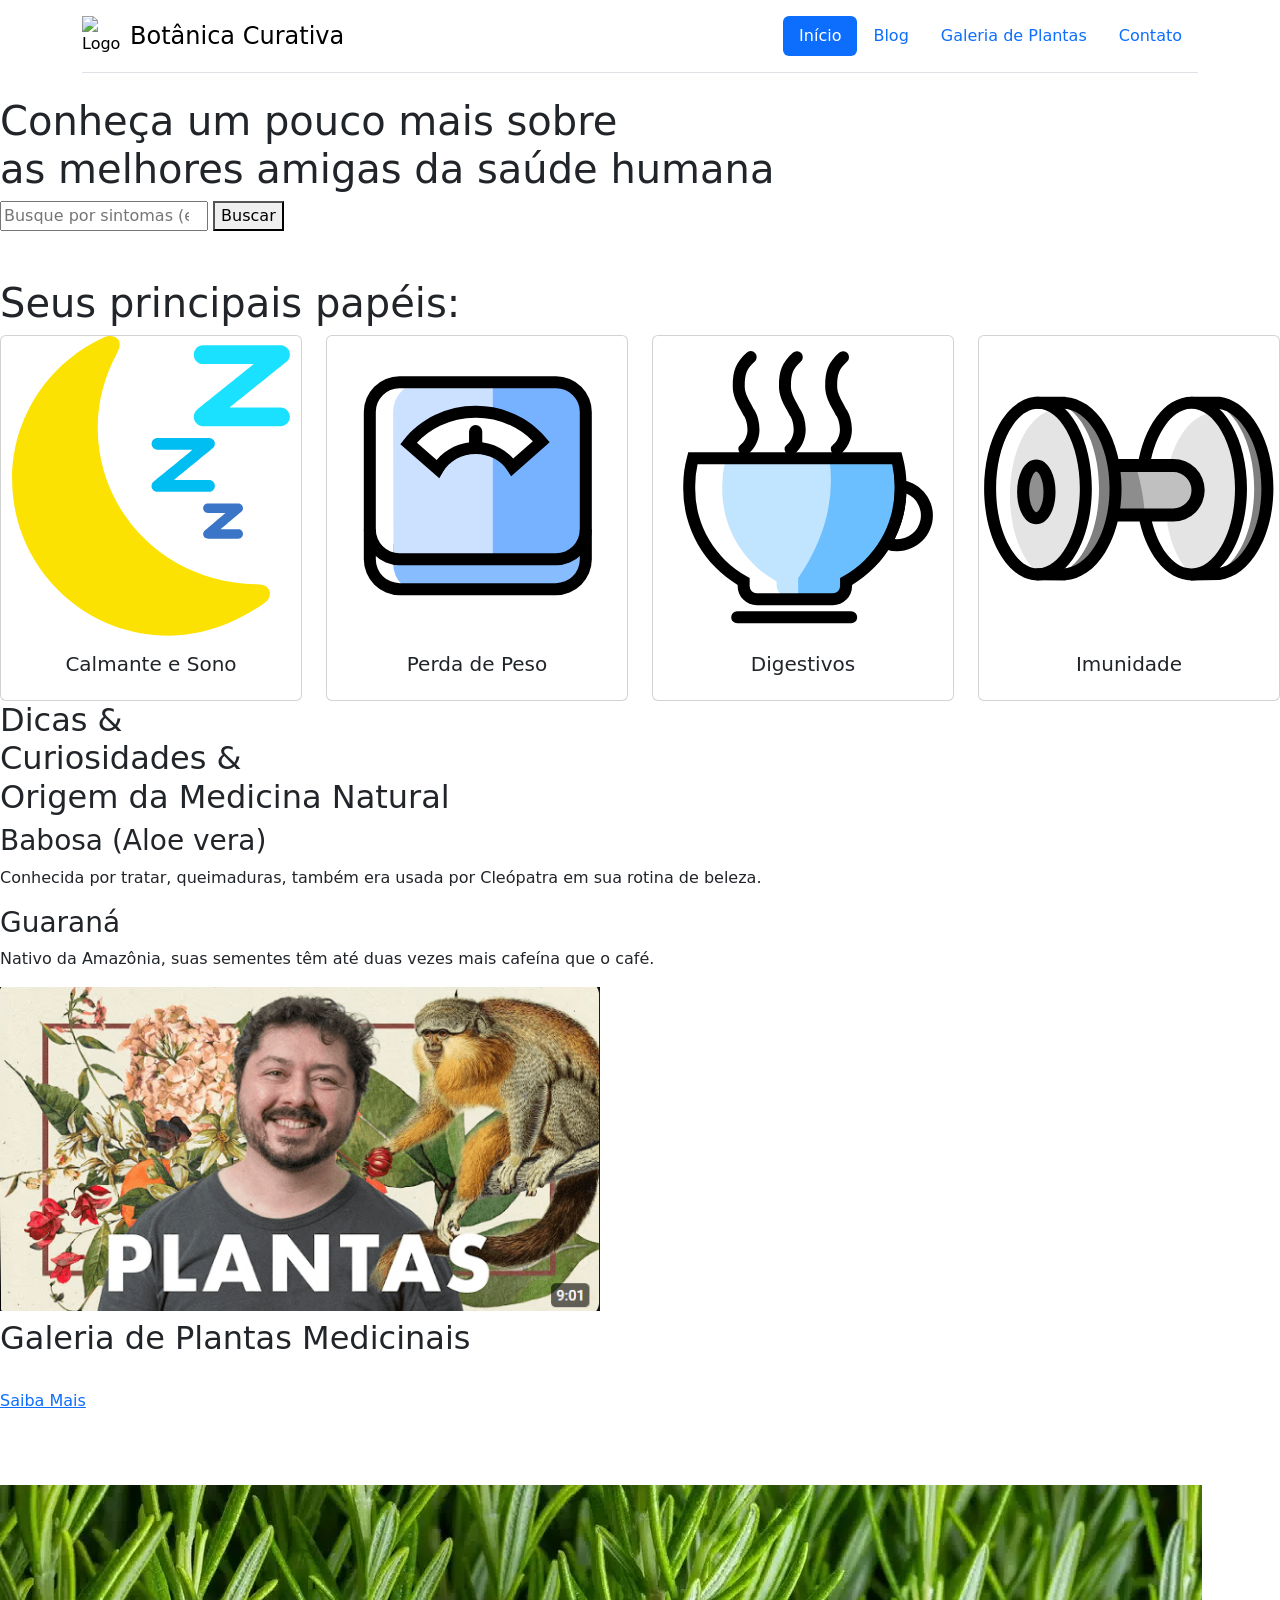
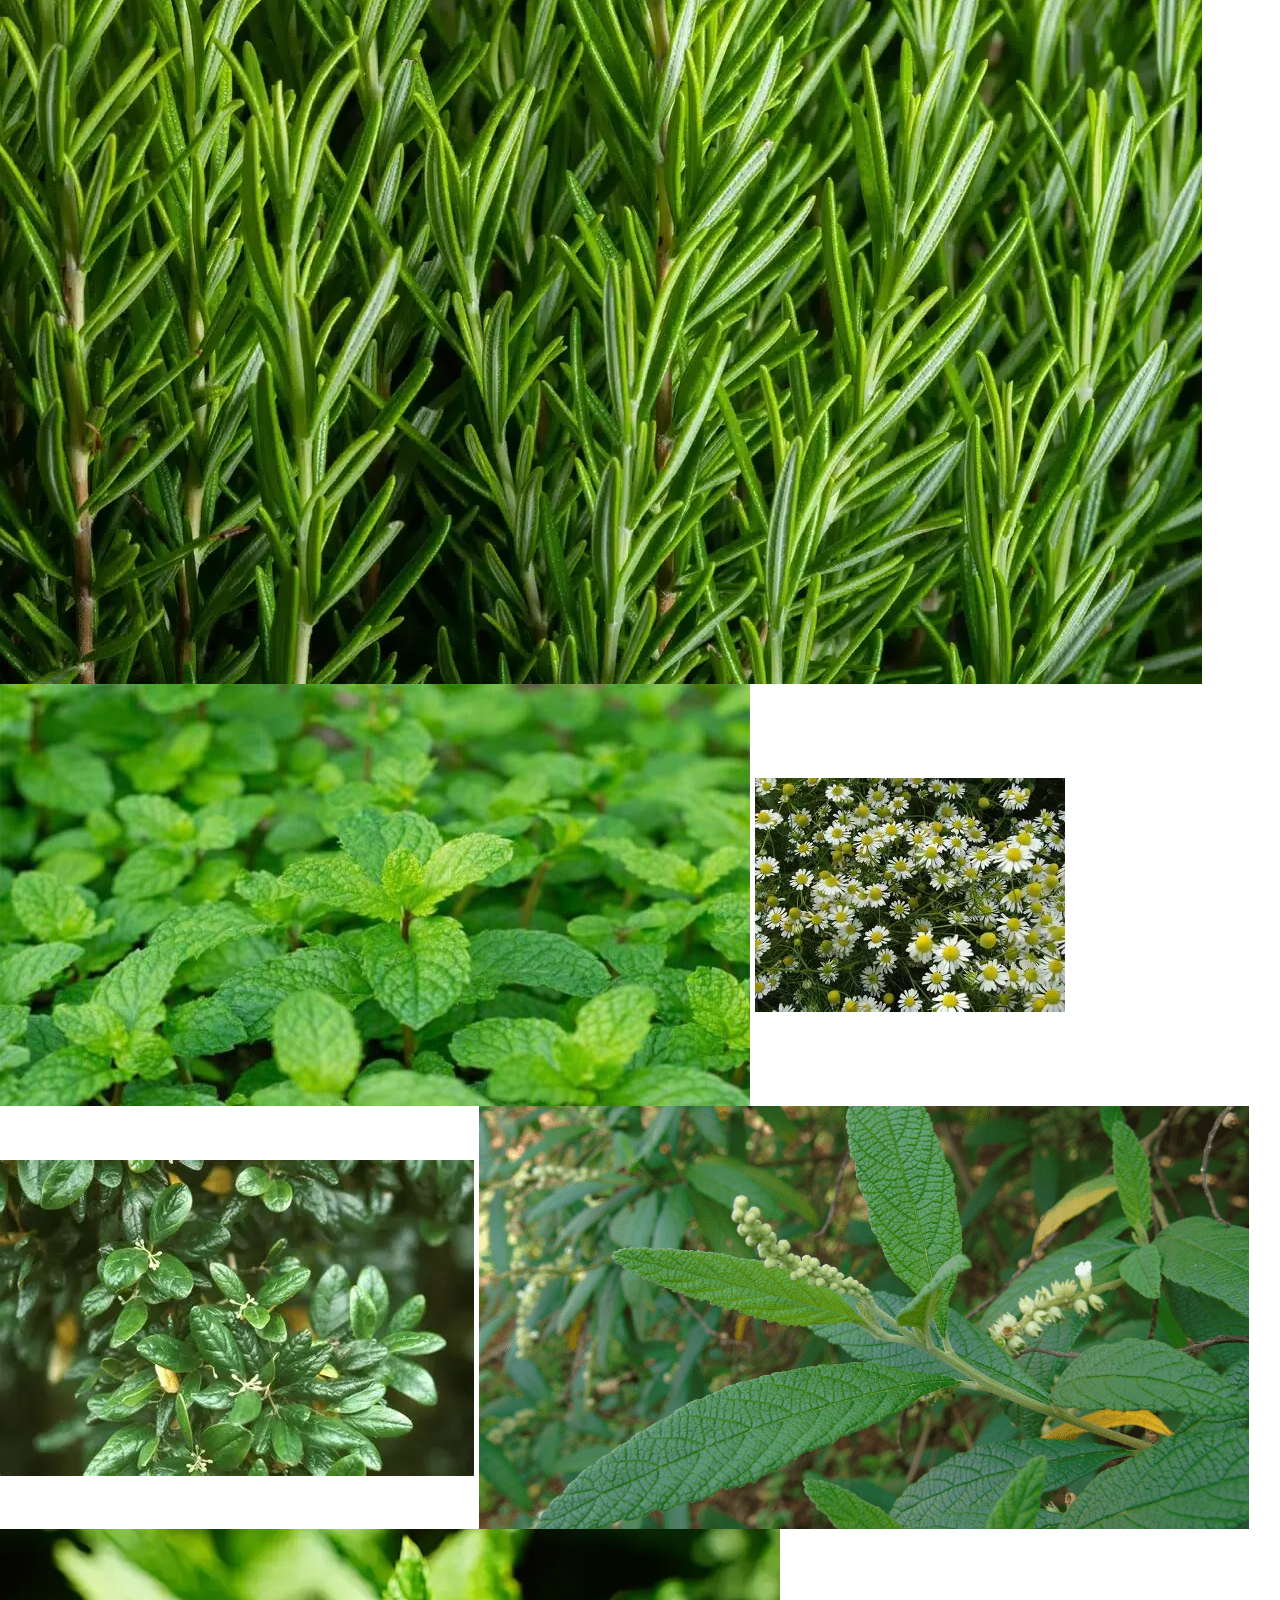
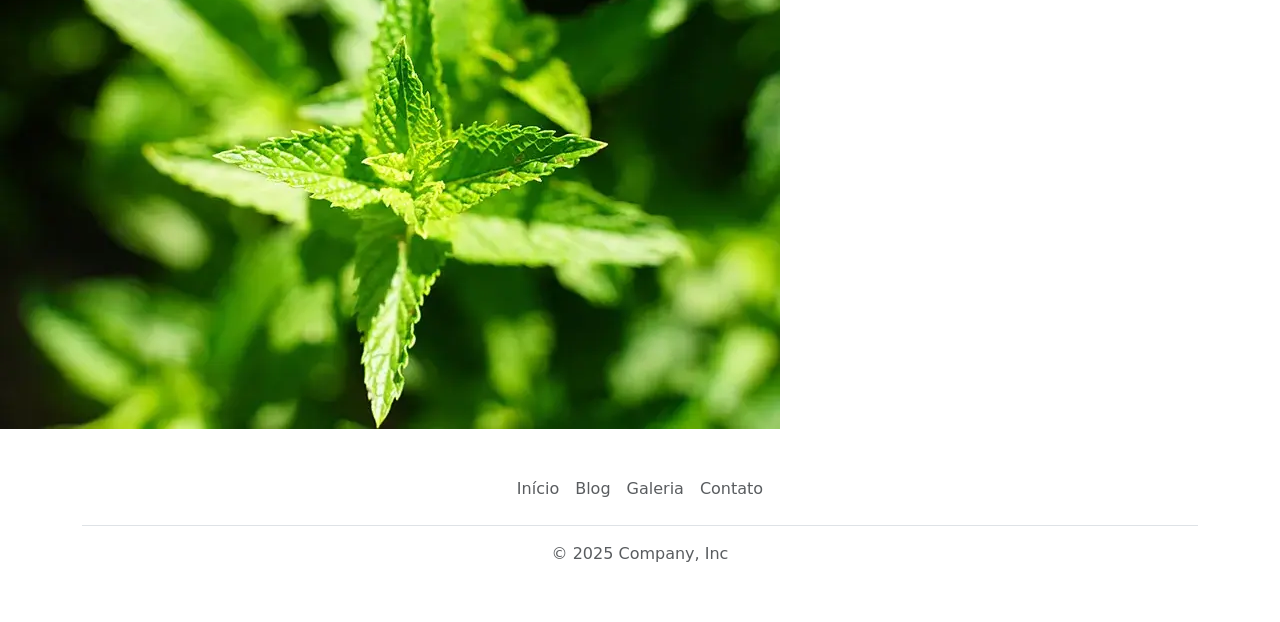
==== index.html @ b8571a2c "mudanças" ====
<!DOCTYPE html>
<html lang="en">
<head>
    <meta charset="UTF-8">
    <meta name="viewport" content="width=<nav>, initial-scale=1.0">
    <title>Botânica Curativa</title>
    <link href = "index1.css" rel="stylesheet">
     <link href="	https://cdn.jsdelivr.net/npm/bootstrap@5.3.8/dist/css/bootstrap.min.css"
      rel="stylesheet">
</head>
<body>
      <div class="container">
        <header
          class="d-flex flex-wrap justify-content-center py-3 mb-4 border-bottom">
            <a  href="/"  class="d-flex align-items-center mb-3 mb-md-0 me-md-auto link-body-emphasis text-decoration-none">
  <img src="imagens/logo.png" alt="Logo" width="40" height="40" class="me-2">
  <span class="fs-4">Botânica Curativa</span>
            </a>
          <ul class="nav nav-pills">
            <li class="nav-item"><a href="#" class="nav-link active" aria-current="page">Início</a></li>
            <li class="nav-item"><a href="#" class="nav-link">Blog</a></li>
            <li class="nav-item"><a href="#" class="nav-link">Galeria de Plantas</a></li>
            <li class="nav-item"><a href="#" class="nav-link">Contato</a></li>
          </ul>
        </header>
      </div>
        <!-- <div class="logo">Botânica Curativa</div>
         <nav>
            <a href='index.html'>Início</a>
            <a href='quemsomos.html'>O que fazemos?</a>
            <a href='galeria.html'>Galeria de Plantas</a>
            <a href='contato.html'>Contato</a>
        </nav> --> 

    <section class = "banner">
        <div class = "overlay">
            <h1>Conheça um pouco mais sobre <br> as melhores amigas da saúde humana</h1>
        </div>
    <div class="barra-pesquisa">
        <input type="search" placeholder="Busque por sintomas (ex: febre, cólica...)">
        <button class="button"> Buscar</button>
    </div>
    <br>
    <br>
    <h1> Seus principais papéis:</h1>
    </section>
    <!-- <section class = "categorias">
        <div class="card">
            <img src="imagens/calmante.svg" alt = "Calmantes e Sono">
            <p>Calmantes e Sono</p>
        </div>
        <div class="card">
            <img src="imagens/balança.svg" alt = "Perca de Peso">
            <p>Perca de peso</p>
        </div>
        <div class="card">
            <img src="imagens/cha.svg" alt = "Digestivos">
            <p>Digestivos</p>
        </div>
        <div class="card">
            <img src="imagens/imunidade.svg" alt = "Imunidade">
            <p>Imunidade</p>
        </div>
    </section> -->
<div class="row row-cols-1 row-cols-sm-2 row-cols-md-4 g-4">
  
  <div class="col">
    <div class="card h-100 text-center">
      <img src="imagens/calmante.svg" class="card-img-top">
      <div class="card-body">
        <h5 class="card-title">Calmante e Sono</h5>
      </div>
    </div>
  </div>

  <div class="col">
    <div class="card h-100 text-center">
      <img src="imagens/balança.svg" class="card-img-top">
      <div class="card-body">
        <h5 class="card-title">Perda de Peso</h5>
      </div>
    </div>
  </div>

  <div class="col">
    <div class="card h-100 text-center">
      <img src="imagens/cha.svg" class="card-img-top">
      <div class="card-body">
        <h5 class="card-title">Digestivos</h5>
      </div>
    </div>
  </div>

  <div class="col">
    <div class="card h-100 text-center">
      <img src="imagens/imunidade.svg" class="card-img-top">
      <div class="card-body">
        <h5 class="card-title">Imunidade</h5>
      </div>
    </div>
  </div>

</div>

</div>
    <section class="meio-site">

    <div class="blog-preview">

        <h2>Dicas & <br> Curiosidades & <br> Origem da Medicina Natural</h2>

        <div class="blog-card">
            <h3>Babosa (Aloe vera)</h3>
            <p>Conhecida por tratar,
                queimaduras, também era usada por 
                Cleópatra em sua rotina de beleza.</p>
        </div>

        <div class="blog-card">
            <h3>Guaraná</h3>
            <p>Nativo da Amazônia, suas sementes têm até 
                duas vezes mais cafeína que o café.</p>
        </div>

    </div>

    <div class="video-container">
        <video controls poster="imagens/capavideo.png" width= "600">
            <source src="video/videoplant.mp4" type="video/mp4">
            <track 
                src="legenda/legendas.vtt"
                kind="subtitles"
                srclang="pt"
                label="Português"
                default>
        </video>
    </div>
        
    </div>

</section>

<section class="galeria">

<h2>Galeria de Plantas Medicinais</h2>
<br>
<a class = "botao" href="galeria.html"> Saiba Mais</a>
<br>
<br>
<br>
<div class="plantas">
<br>
<img src="imagens/alecrim.webp">
<img src="imagens/hortela.jpg">
<img src="imagens/camomila.webp">
<img src="imagens/boldo.webp">
<img src="imagens/ervabaleeira.png">
<img src="imagens/erva-cidreira3.webp">

</div>

</section>
<!-- <footer class="footer">

  <p>© 2026 Plantas Medicinais - Todos os direitos reservados</p>

  <div class="redes">
    <a href="#">Instagram</a>
    <br>
    <a href="#">YouTube</a>
    <br>
    <a href="#">Facebook</a>
  </div>

</footer> -->
<div class="container">
      <footer class="py-3 my-4">
        <ul class="nav justify-content-center border-bottom pb-3 mb-3">
          <li class="nav-item">
            <a href="#" class="nav-link px-2 text-body-secondary">Início</a>
          </li>
          <li class="nav-item">
            <a href="#" class="nav-link px-2 text-body-secondary">Blog</a>
          </li>
          <li class="nav-item">
            <a href="#" class="nav-link px-2 text-body-secondary">Galeria</a>
          </li>
          <li class="nav-item">
            <a href="#" class="nav-link px-2 text-body-secondary">Contato</a>
          </li>
        </ul>
        <p class="text-center text-body-secondary">&copy; 2025 Company, Inc</p>
      </footer>
    </div>
           
    
    
</body>
</html>
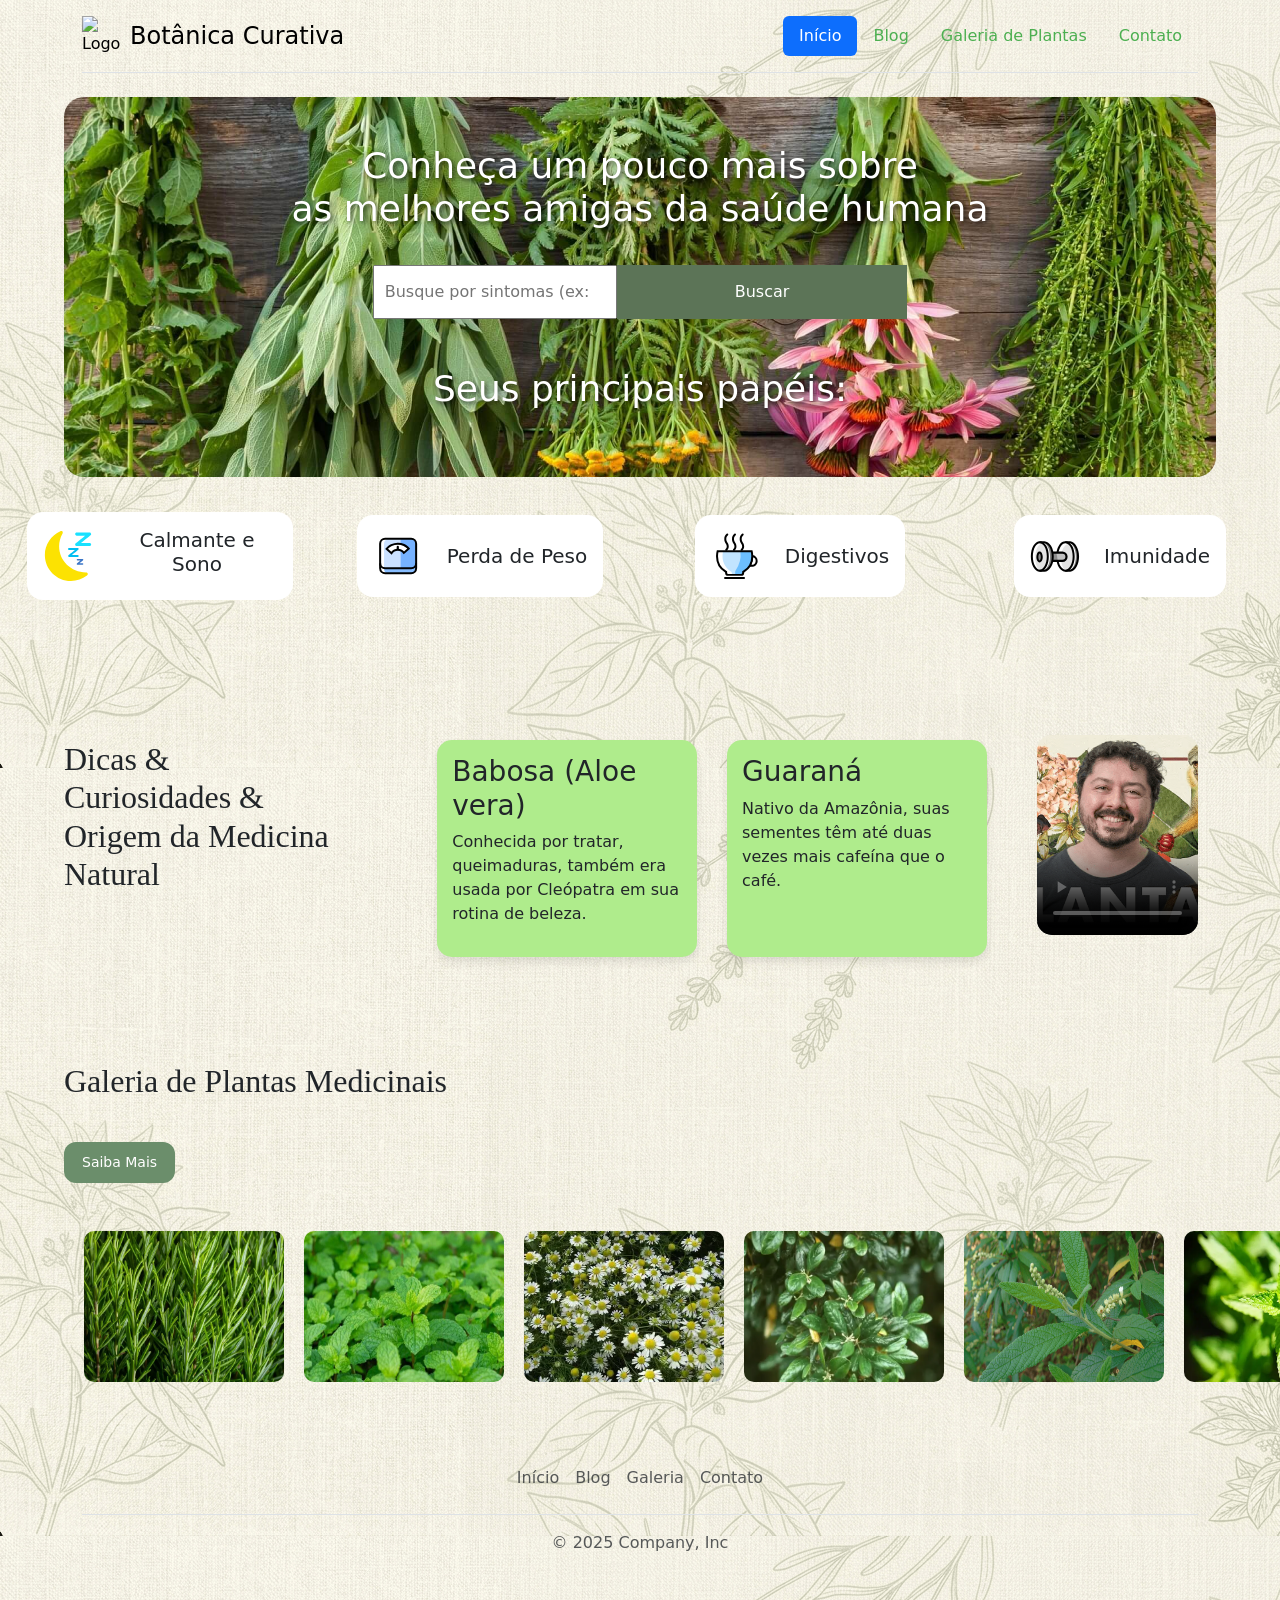
==== commit 4df26580: "mudanças" ====
--- a/index.html
+++ b/index.html
@@ -62,47 +62,40 @@
             <p>Imunidade</p>
         </div>
     </section> -->
-<div class="row row-cols-1 row-cols-sm-2 row-cols-md-4 g-4">
-  
-  <div class="col">
-    <div class="card h-100 text-center">
-      <img src="imagens/calmante.svg" class="card-img-top">
-      <div class="card-body">
-        <h5 class="card-title">Calmante e Sono</h5>
+<div class="container-fluid text-center">
+  <div class="row row-cols-md-4 justify-content-center">
+
+    <div class="col d-flex justify-content-center align-items-center">
+      <div class="bloco d-flex align-items-center p-3 rounded-4">
+        <img src="imagens/calmante.svg" class="card-img-top me-4">
+        <h5>Calmante e Sono</h5>
       </div>
     </div>
-  </div>
 
-  <div class="col">
-    <div class="card h-100 text-center">
-      <img src="imagens/balança.svg" class="card-img-top">
-      <div class="card-body">
+    <div class="col d-flex justify-content-center align-items-center">
+      <div class="bloco d-flex align-items-center p-3 rounded-4">
+        <img src="imagens/balança.svg" class="card-img-top me-4">
         <h5 class="card-title">Perda de Peso</h5>
       </div>
     </div>
-  </div>
 
-  <div class="col">
-    <div class="card h-100 text-center">
-      <img src="imagens/cha.svg" class="card-img-top">
-      <div class="card-body">
+    <div class="col d-flex justify-content-center align-items-center">
+      <div class="bloco d-flex align-items-center p-3 rounded-4">
+        <img src="imagens/cha.svg" class="card-img-top me-4">
         <h5 class="card-title">Digestivos</h5>
       </div>
     </div>
-  </div>
 
-  <div class="col">
-    <div class="card h-100 text-center">
-      <img src="imagens/imunidade.svg" class="card-img-top">
-      <div class="card-body">
+    <div class="col d-flex justify-content-center align-items-center">
+      <div class="bloco d-flex align-items-center p-3 rounded-4">
+        <img src="imagens/imunidade.svg" class="card-img-top me-4">
         <h5 class="card-title">Imunidade</h5>
       </div>
     </div>
+
   </div>
-
 </div>
 
-</div>
     <section class="meio-site">
 
     <div class="blog-preview">
--- a/index1.css
+++ b/index1.css
@@ -0,0 +1,323 @@
+
+
+
+body{
+    background-image: url("./imagens/fundo.png");
+}
+
+
+h1{
+    text-align: center;
+    margin: 20px;
+    text-shadow: 2px 2px 5px rgba(0,0,0,0.7);
+}
+
+h2{
+    font-family: 'Playfair Display', serif;
+    font-size: 30px;
+}
+.bloco {
+  background: white;
+  width: fit-content;
+  margin: 15px;
+}
+.bloco img{
+    width: 50px;
+    height: auto;
+}
+.logo{
+    font-size:30px;
+    font-weight:bold;
+    font-family: Cambria, Cochin, Georgia, Times, serif;
+    color:#3c5c38;
+}
+
+nav a{
+    margin:0 20px;
+    text-decoration:none;
+    color:#333;
+    font-weight:500;
+}
+
+.banner{
+    margin:20px auto;
+    width:90%;
+    height:380px;
+    border-radius:20px;
+
+    background-image:url("imagens/plant2.jpg");
+    background-size:cover;
+    background-position:center;
+
+    display:flex;
+    flex-direction: column;
+    justify-content:center;
+    align-items:center;
+}
+
+.banner h1{
+    color:white;
+    font-size:36px;
+    width:700px;
+    margin-bottom:20px;
+}
+
+.barra-pesquisa{
+    display: flex;
+    margin-top: 15px;
+}
+
+.barra-pesquisa input{
+    padding: 10px;
+    width: 450px;
+}
+
+.botao{
+    padding: 10px 15px;
+    background: rgb(16, 91, 16);
+    color: rgb(200, 247, 193);
+}
+
+
+.categorias{
+    display:flex;
+    justify-content:center;
+    gap:30px;
+    margin-top:-50px;
+}
+
+
+
+.card img{
+    width:40px;
+    margin-bottom:10px;
+}
+
+
+/* .cards{
+    display: grid;
+    grid-template-columns: repeat(3, 1fr); 
+    gap: 20px;
+    padding: 20px;
+    justify-items: center;
+}
+ */
+
+
+
+load-more{
+    text-align: center;
+    margin: 20px;
+}
+
+load-more button{
+    padding: 12px 20px;
+    border-radius: 20px;
+    border: none;
+    background: #4f6f4f;
+    color: white;
+    cursor: pointer;
+}
+
+
+video{
+    width:90%;
+    margin:60px auto;
+    height:200px;
+    object-fit:cover;
+    border-radius:15px;
+}
+
+
+.meio-site{
+    display:flex;
+    justify-content:center;   
+    align-items:center;
+    width:90%;
+    margin:60px auto;
+    gap:50px;
+}
+
+.conteudo-meio{
+    width:90%;
+    margin:60px auto;
+}
+
+
+.blog-preview{
+    display:flex;
+    gap:30px;
+    margin-top:20px;
+}
+
+.blog-card{
+    background:rgb(175, 236, 140);
+    padding:15px;
+    border-radius:15px;
+    box-shadow:0 5px 10px rgba(0,0,0,0.1);
+    width:30%;
+}
+
+.blog-card img{
+    width:100%;
+    border-radius:10px;
+}
+
+
+.galeria{
+    width:90%;
+    margin:60px auto;
+}
+
+.plantas{
+    display:flex;
+    gap:20px;
+}
+
+.plantas img{
+    width:200px;
+    border-radius:10px;
+}
+
+.tabela-terapeutica{
+    width:90%;
+    margin:60px auto;
+}
+
+table{
+    width:100%;
+    border-collapse:collapse;
+}
+
+th, td{
+    text-align:center;
+    padding:12px;
+    border:2px solid #4f6f52;
+}
+
+th{
+    background:#e6f0e6;
+}
+
+
+.subtitulo{
+    font-size: 20px;
+    color: #3d5a40;
+    margin-bottom: 50px;
+}
+
+.conteudo{
+    display: flex;
+    flex-direction: column;
+    gap: 25px;
+    align-items: center;
+}
+
+.item{
+    display: flex;
+    align-items: center;
+    gap: 15px;
+    font-size: 20px;
+    color: #2f4f2f;
+}
+
+.item img{
+    width: 28px;
+    height: 28px;
+}
+
+
+.footer{
+    background-color: #c1f3b9;
+    color: rgb(11, 84, 12);
+    text-align: center;
+    padding: 20px;
+    width: 100%;
+}
+
+
+.hero{
+    font-size: 25px;
+    font-family: system-ui, -apple-system, BlinkMacSystemFont, 'Segoe UI', Roboto, Oxygen, Ubuntu, Cantarell, 'Open Sans', 'Helvetica Neue', sans-serif;
+    display: flex;
+    flex-direction: column;
+    align-items: center;
+}
+
+.box{
+    display: flex;
+    justify-content: center;
+    align-items: center;
+    gap: 40px;
+}
+
+
+.formulario{
+    background: #f8f6ee;
+    padding: 30px;
+    border-radius: 15px;
+    box-shadow: 0 10px 30px rgba(0,0,0,0.1);
+    width: 350px;
+    text-align: left;
+}
+
+.formulario label{
+    display: block;
+    margin-top: 15px;
+    margin-bottom: 5px;
+    font-weight: bold;
+}
+
+.formulario input{
+    width: 100%;
+    padding: 10px;
+    border-radius: 10px;
+    border: 1px solid #ccc;
+}
+
+
+ button{
+    width: 100%;
+    margin-top: 20px;
+    padding: 15px;
+    border: none;
+    border-radius: 30px;
+    background-color: #5c7457;
+    color: white;
+    font-size: 16px;
+    cursor: pointer;
+}
+
+ button:hover{
+    background-color: #4a5f47;
+}
+.botao{
+    display: inline-block;
+    margin-top: 10px;
+    padding: 10px 18px;
+    background-color: #6b8e6b;
+    color: white;
+    text-decoration: none;
+    border-radius: 12px;
+    font-size: 14px;
+    font-weight: 500;
+    transition: 0.3s;
+}
+
+.botao:hover{
+    background-color: #4f6f4f;
+    transform: scale(1.05);
+}
+.nav-pills .nav-link.active {
+  background-color: #3A7D44;
+}
+.nav-pills .nav-link {
+  color: #4CAF50;
+}
+header {
+  padding: 0;
+}
+.nav-pills .nav-link:hover {
+  background-color: #3e8e41;
+  color: white;
+}
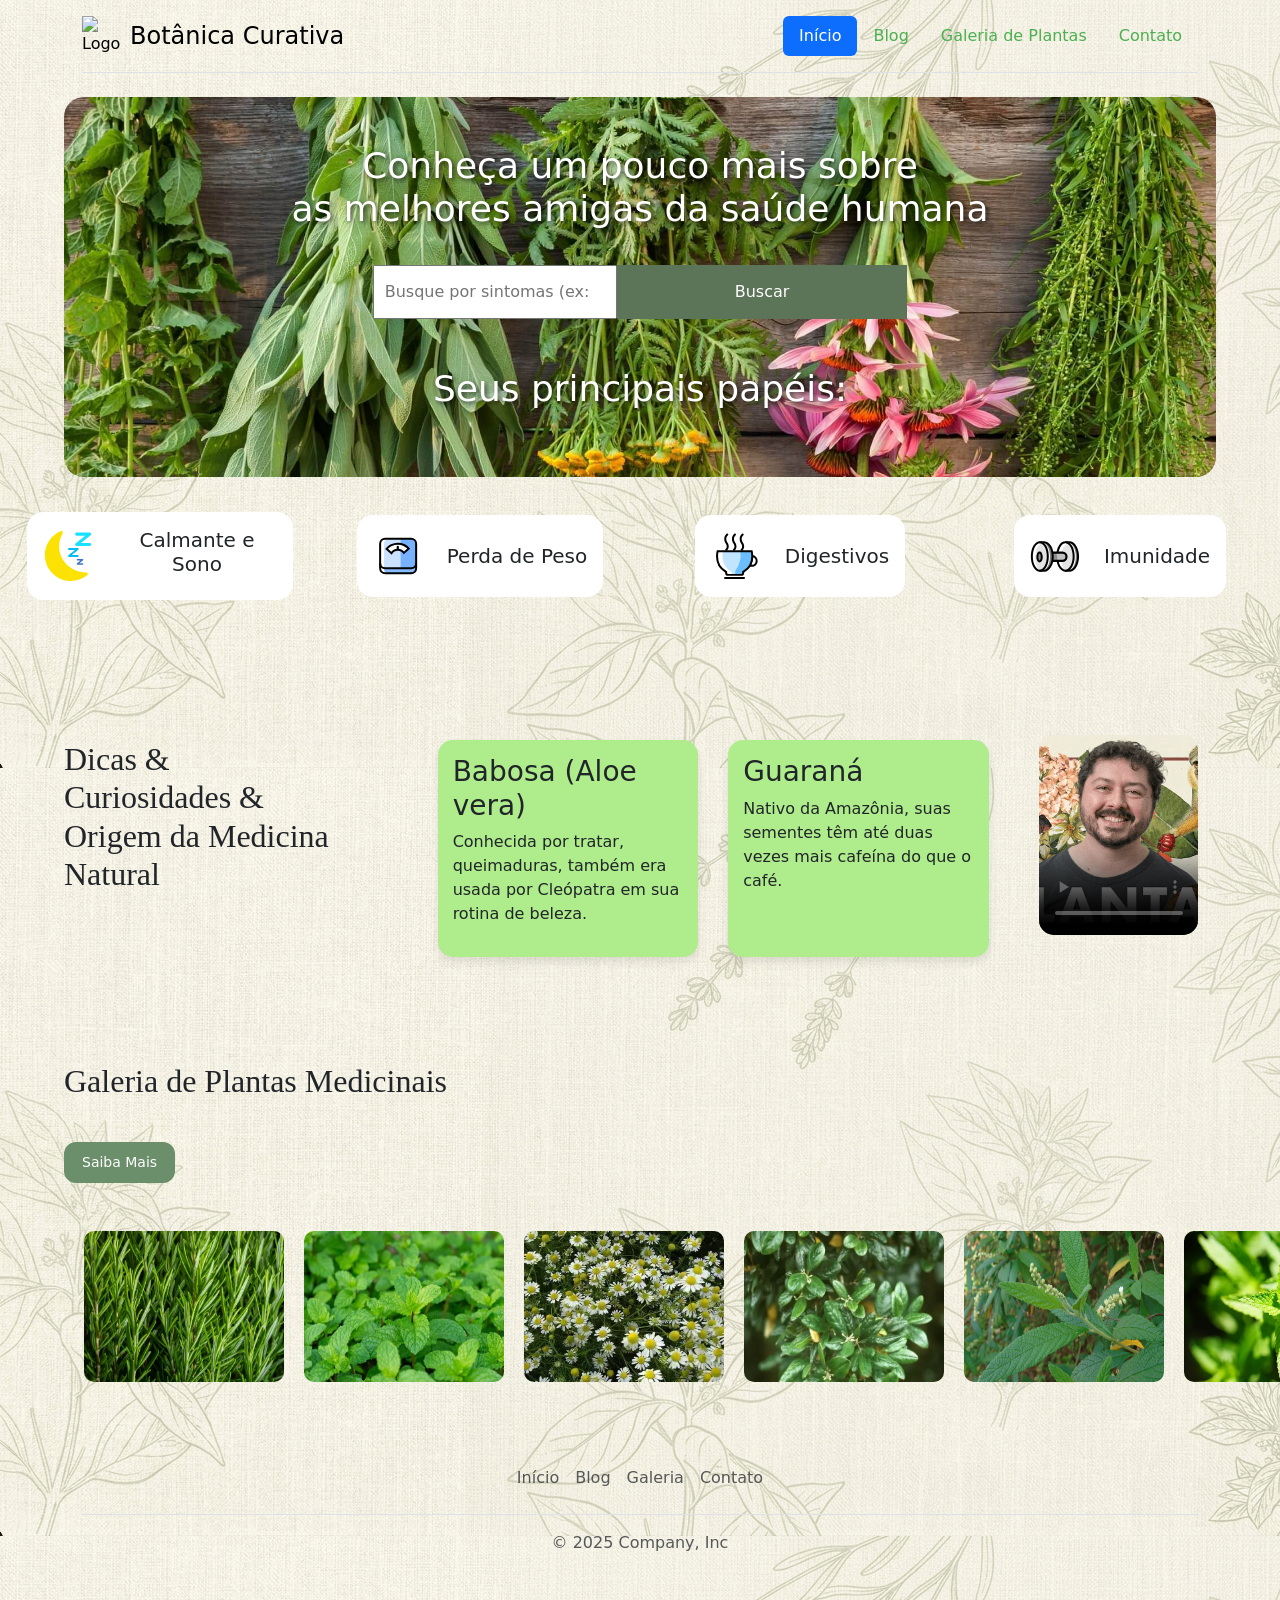
==== commit c90945ae: "adicionei uns textos ai" ====
--- a/index.html
+++ b/index.html
@@ -112,7 +112,7 @@
         <div class="blog-card">
             <h3>Guaraná</h3>
             <p>Nativo da Amazônia, suas sementes têm até 
-                duas vezes mais cafeína que o café.</p>
+                duas vezes mais cafeína  do que o café.</p>
         </div>
 
     </div>
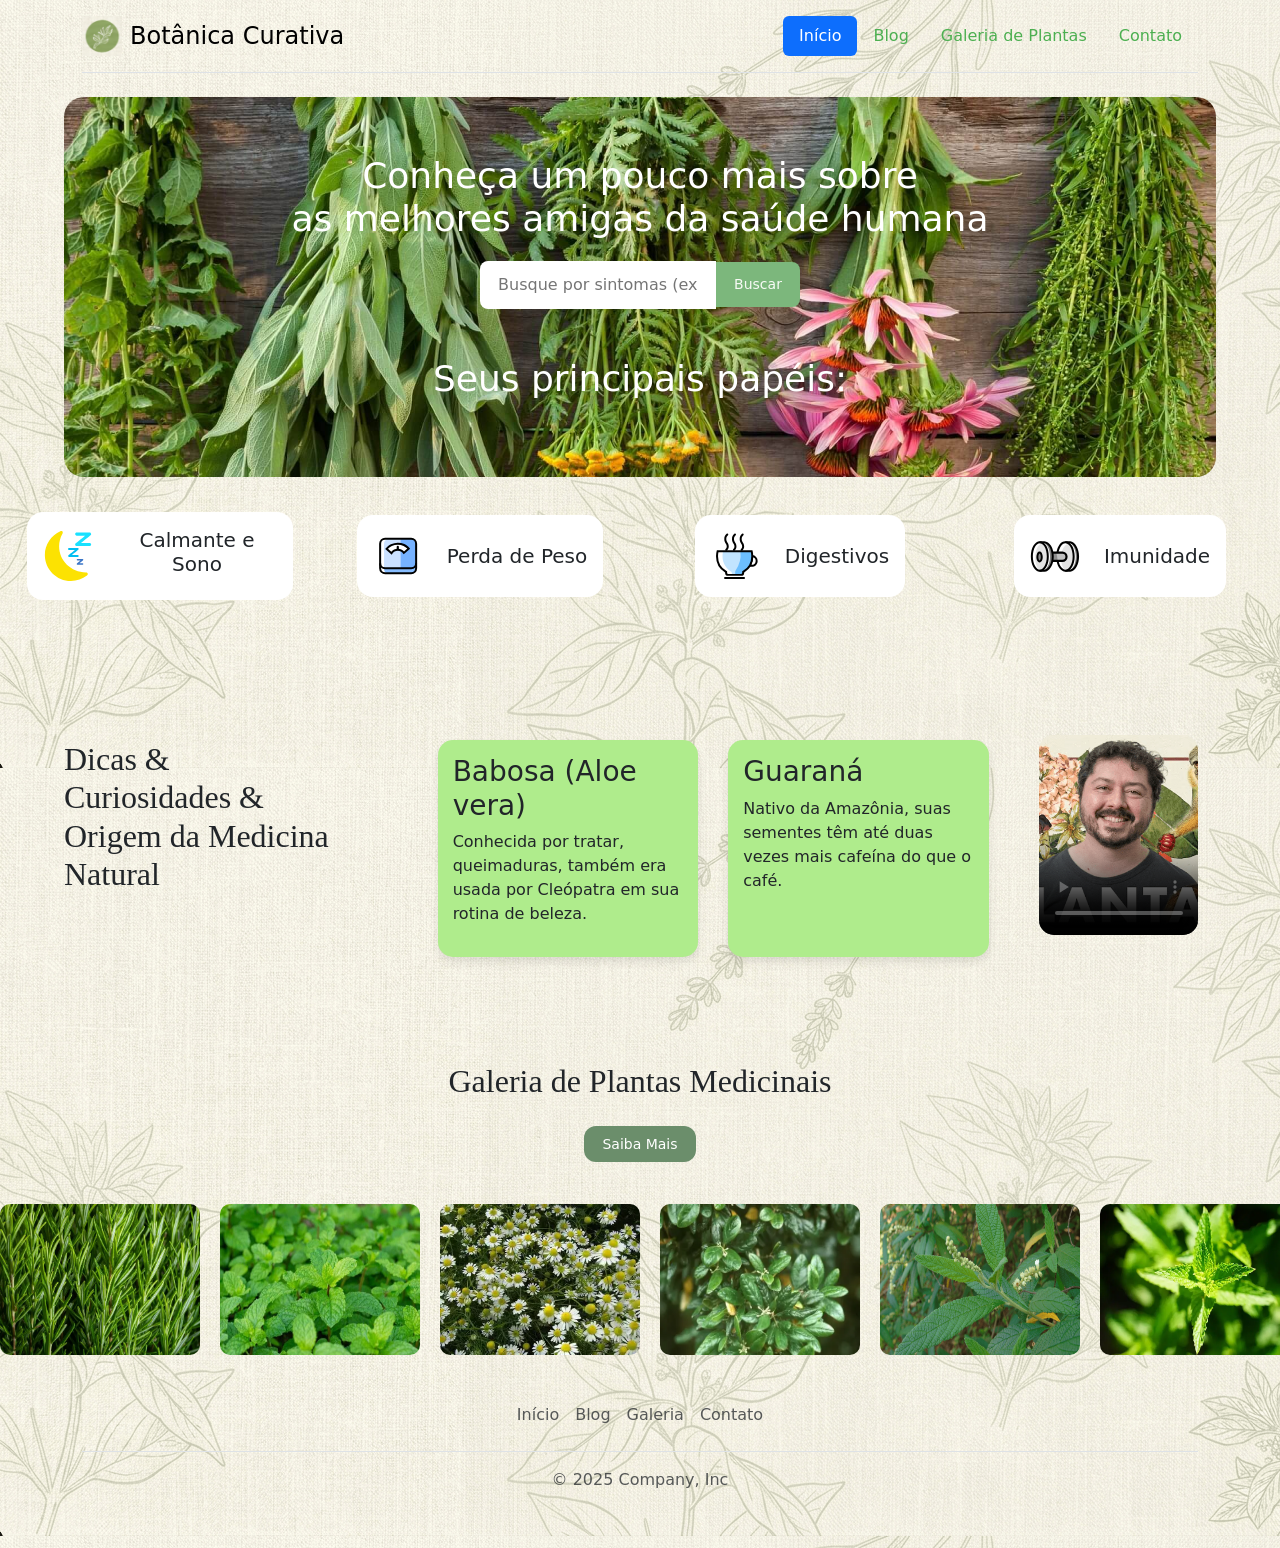
==== commit a989281c: "novas alterações" ====
--- a/index.html
+++ b/index.html
@@ -17,10 +17,10 @@
   <span class="fs-4">Botânica Curativa</span>
             </a>
           <ul class="nav nav-pills">
-            <li class="nav-item"><a href="#" class="nav-link active" aria-current="page">Início</a></li>
-            <li class="nav-item"><a href="#" class="nav-link">Blog</a></li>
-            <li class="nav-item"><a href="#" class="nav-link">Galeria de Plantas</a></li>
-            <li class="nav-item"><a href="#" class="nav-link">Contato</a></li>
+            <li class="nav-item"><a href="index.html" class="nav-link active" aria-current="page">Início</a></li>
+            <li class="nav-item"><a href="quemsomos.html" class="nav-link">Blog</a></li>
+            <li class="nav-item"><a href="galeria.html" class="nav-link">Galeria de Plantas</a></li>
+            <li class="nav-item"><a href="contato.html" class="nav-link">Contato</a></li>
           </ul>
         </header>
       </div>
@@ -36,9 +36,9 @@
         <div class = "overlay">
             <h1>Conheça um pouco mais sobre <br> as melhores amigas da saúde humana</h1>
         </div>
-    <div class="barra-pesquisa">
-        <input type="search" placeholder="Busque por sintomas (ex: febre, cólica...)">
-        <button class="button"> Buscar</button>
+    <div class="search-box">
+        <input type="text" placeholder="Busque por sintomas (ex: febre, cólica...)">
+        <button> Buscar</button>
     </div>
     <br>
     <br>
@@ -137,7 +137,7 @@
 
 <h2>Galeria de Plantas Medicinais</h2>
 <br>
-<a class = "botao" href="galeria.html"> Saiba Mais</a>
+<a class="button" href="galeria.html"> Saiba Mais</a>
 <br>
 <br>
 <br>
--- a/index1.css
+++ b/index1.css
@@ -9,7 +9,7 @@
 h1{
     text-align: center;
     margin: 20px;
-    text-shadow: 2px 2px 5px rgba(0,0,0,0.7);
+    
 }
 
 h2{
@@ -62,21 +62,39 @@
     margin-bottom:20px;
 }
 
-.barra-pesquisa{
-    display: flex;
-    margin-top: 15px;
-}
-
-.barra-pesquisa input{
-    padding: 10px;
-    width: 450px;
-}
-
-.botao{
-    padding: 10px 15px;
-    background: rgb(16, 91, 16);
-    color: rgb(200, 247, 193);
-}
+.search-box {
+  display: flex;
+  justify-content: center;
+  align-items: center;
+  max-width: 600px;
+  margin: 0 auto;
+
+}
+
+.search-box input {
+  flex: 1;
+  padding: 12px 18px;
+  border: none;
+  border-radius: 8px 0 0 8px;
+  font-size: 16px;
+  outline: none;
+}
+
+.search-box button {
+  padding: 12px 18px;
+  border: none;
+  color: rgb(247, 250, 245);
+  background-color: #7cb77c;
+  font-size: 14px;
+  border-radius: 0 8px 8px 0;
+  cursor: pointer;
+  transition: 0.3s;
+}
+
+.search-box button:hover {
+  background-color: #42814a;}
+
+
 
 
 .categorias{
@@ -90,33 +108,8 @@
 
 .card img{
     width:40px;
-    margin-bottom:10px;
-}
-
-
-/* .cards{
-    display: grid;
-    grid-template-columns: repeat(3, 1fr); 
-    gap: 20px;
-    padding: 20px;
-    justify-items: center;
-}
- */
-
-
-
-load-more{
-    text-align: center;
-    margin: 20px;
-}
-
-load-more button{
-    padding: 12px 20px;
-    border-radius: 20px;
-    border: none;
-    background: #4f6f4f;
-    color: white;
-    cursor: pointer;
+    display: block;
+    margin: 0 auto;
 }
 
 
@@ -162,21 +155,67 @@
     width:100%;
     border-radius:10px;
 }
-
+.card{
+    background:#e8eddc;
+    padding:25px;
+    border-radius:20px;
+    width:170px;
+    text-align:center;
+    box-shadow:0 5px 15px rgba(0,0,0,0.1);
+}
+
+.card img{
+    width:40px;
+    margin-bottom:10px;
+}
+
+
+.cards{
+    display: grid;
+    grid-template-columns: repeat(3, 1fr); 
+    gap: 20px;
+    padding: 20px;
+    justify-items: center;
+}
+
+.cards .card{
+    width: 250px;
+    background: #fff;
+}
+
+.cards .card img{
+    width: 80px;
+}
+
+.cards .card button{
+    margin-top: 10px;
+    padding: 8px 12px;
+    border: none;
+    background: #6b8e6b;
+    color: white;
+    border-radius: 10px;
+    cursor: pointer;
+}
+
+.cards .card button:hover{
+    background: #4f6f4f;
+}
 
 .galeria{
-    width:90%;
-    margin:60px auto;
+    text-align: center;
+    margin-bottom: 20px;
 }
 
 .plantas{
     display:flex;
     gap:20px;
+     justify-content:center;
 }
 
 .plantas img{
     width:200px;
     border-radius:10px;
+    display: inline-block;
 }
 
 .tabela-terapeutica{
@@ -226,73 +265,56 @@
     height: 28px;
 }
 
-
-.footer{
-    background-color: #c1f3b9;
-    color: rgb(11, 84, 12);
-    text-align: center;
-    padding: 20px;
-    width: 100%;
-}
-
-
-.hero{
-    font-size: 25px;
-    font-family: system-ui, -apple-system, BlinkMacSystemFont, 'Segoe UI', Roboto, Oxygen, Ubuntu, Cantarell, 'Open Sans', 'Helvetica Neue', sans-serif;
-    display: flex;
-    flex-direction: column;
-    align-items: center;
-}
-
-.box{
-    display: flex;
-    justify-content: center;
-    align-items: center;
-    gap: 40px;
-}
-
-
-.formulario{
-    background: #f8f6ee;
-    padding: 30px;
-    border-radius: 15px;
-    box-shadow: 0 10px 30px rgba(0,0,0,0.1);
-    width: 350px;
-    text-align: left;
-}
-
-.formulario label{
-    display: block;
-    margin-top: 15px;
-    margin-bottom: 5px;
-    font-weight: bold;
-}
-
-.formulario input{
-    width: 100%;
-    padding: 10px;
-    border-radius: 10px;
-    border: 1px solid #ccc;
-}
-
-
- button{
-    width: 100%;
-    margin-top: 20px;
-    padding: 15px;
-    border: none;
-    border-radius: 30px;
-    background-color: #5c7457;
-    color: white;
-    font-size: 16px;
-    cursor: pointer;
-}
-
- button:hover{
-    background-color: #4a5f47;
-}
-.botao{
-    display: inline-block;
+.form-section {
+  text-align: center;
+  padding: 40px 20px;
+}
+
+.form-contato {
+  max-width: 400px;
+  margin: 0 auto;
+  display: flex;
+  flex-direction: column;
+  gap: 15px;
+}
+
+.form-contato input {
+  padding: 12px;
+  border-radius: 8px;
+  border: 1px solid #ccc;
+  font-size: 14px;
+  outline: none;
+}
+
+.form-contato input:focus {
+  border-color: #4a6b4f;
+}
+
+.checkbox {
+  display: flex;
+  align-items: center;
+  gap: 8px;
+  font-size: 14px;
+  justify-content: center;
+}
+
+.form-contato button {
+  padding: 12px;
+  border: none;
+  border-radius: 8px;
+  background-color: #4a6b4f;
+  color: white;
+  font-size: 15px;
+  cursor: pointer;
+  transition: 0.3s;
+}
+
+.form-contato button:hover {
+  background-color: #3b5a3f;
+}
+
+
+.button{
     margin-top: 10px;
     padding: 10px 18px;
     background-color: #6b8e6b;
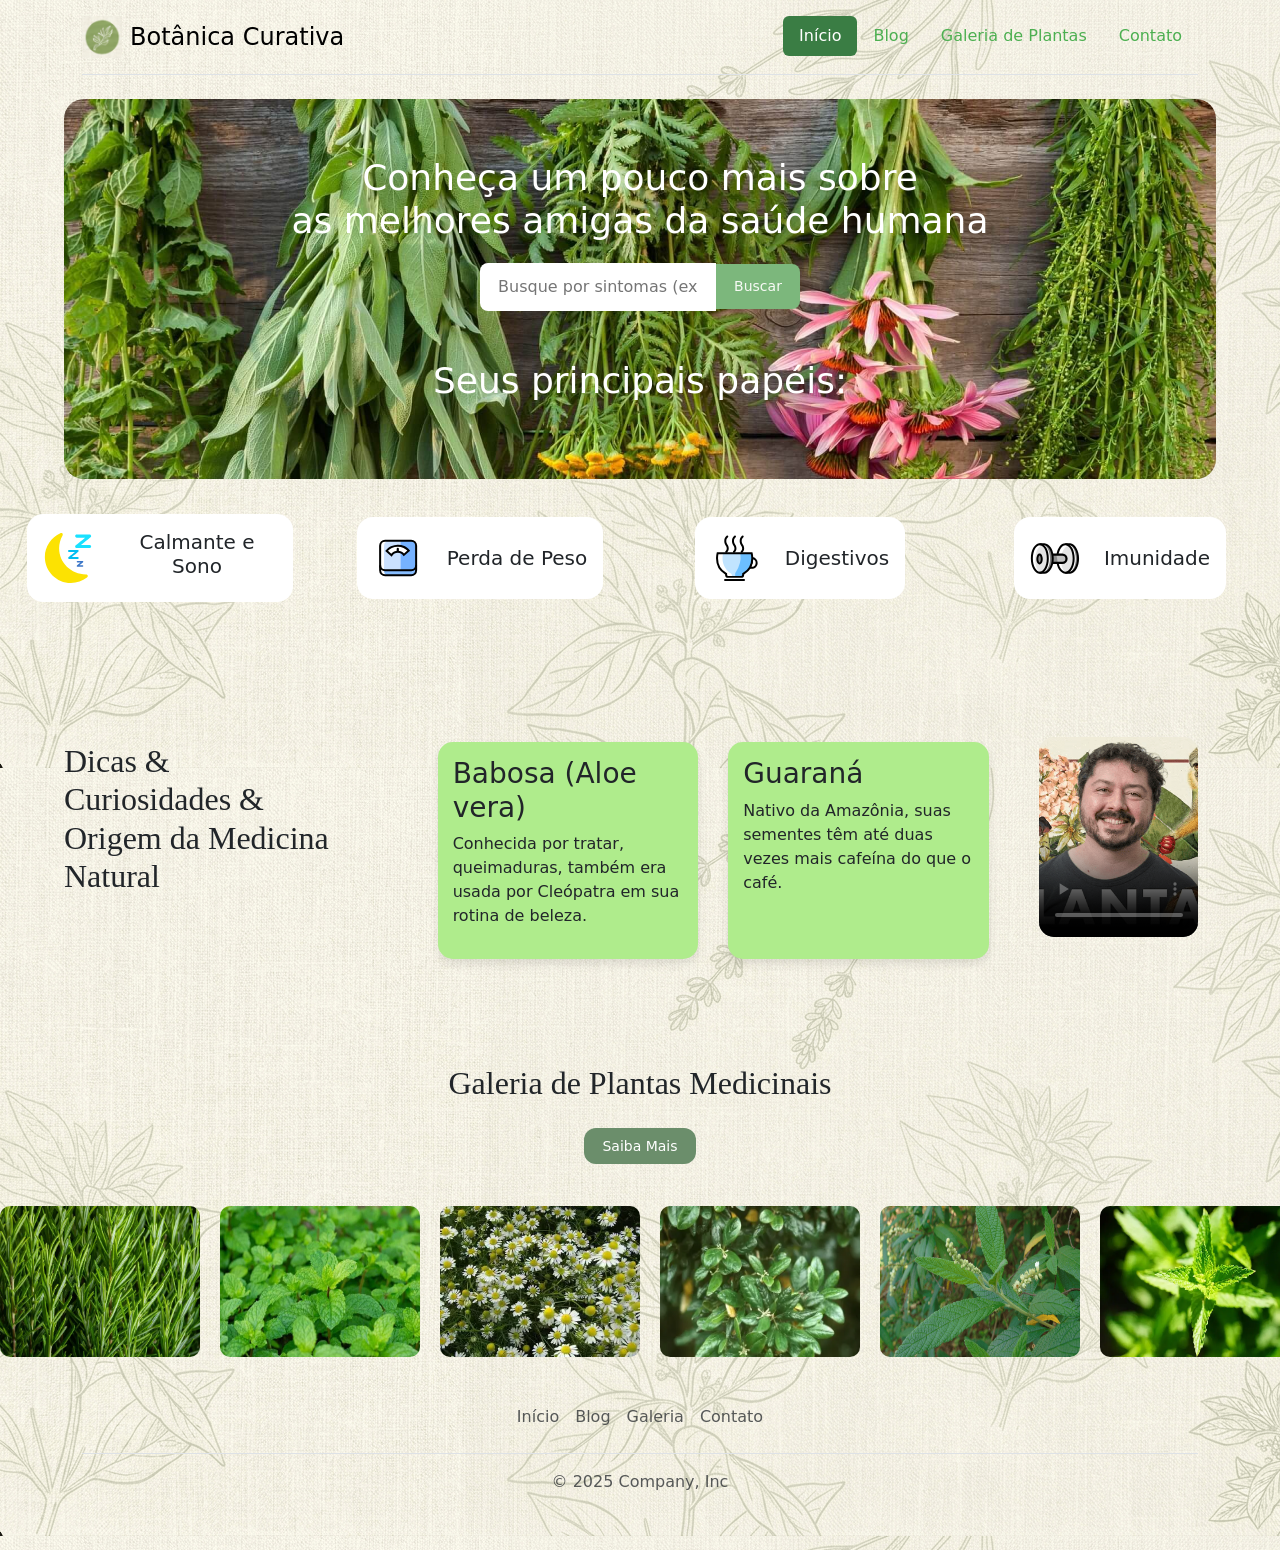
==== commit 9d0a91ae: "Responsividade" ====
--- a/index.html
+++ b/index.html
@@ -2,7 +2,7 @@
 <html lang="en">
 <head>
     <meta charset="UTF-8">
-    <meta name="viewport" content="width=<nav>, initial-scale=1.0">
+    <meta name="viewport" content="width=device-width, initial-scale=1.0">
     <title>Botânica Curativa</title>
     <link href = "index1.css" rel="stylesheet">
      <link href="	https://cdn.jsdelivr.net/npm/bootstrap@5.3.8/dist/css/bootstrap.min.css"
--- a/index1.css
+++ b/index1.css
@@ -1,345 +1,163 @@
+body{background-image:url("./imagens/fundo.png");}
 
+h1{text-align:center;margin:20px;}
+h2{font-family:'Playfair Display',serif;font-size:30px;}
 
+.bloco{background:white;width:fit-content;margin:15px;}
+.bloco img{width:50px;height:auto;}
 
-body{
-    background-image: url("./imagens/fundo.png");
+.logo{font-size:30px;font-weight:bold;font-family:Cambria,Cochin,Georgia,Times,serif;color:#3c5c38;}
+
+nav a{margin:0 20px;text-decoration:none;color:#333;font-weight:500;}
+
+.banner{
+  margin:20px auto;width:90%;height:380px;border-radius:20px;
+  background-image:url("imagens/plant2.jpg");background-size:cover;background-position:center;
+  display:flex;flex-direction:column;justify-content:center;align-items:center;
+}
+.banner h1{color:white;font-size:36px;width:700px;margin-bottom:20px;}
+
+.search-box{
+  display:flex;justify-content:center;align-items:center;
+  max-width:600px;margin:0 auto;
+}
+.search-box input{
+  flex:1;padding:12px 18px;border:none;border-radius:8px 0 0 8px;
+  font-size:16px;outline:none;
+}
+.search-box button{
+  padding:12px 18px;border:none;color:rgb(247,250,245);
+  background-color:#7cb77c;font-size:14px;border-radius:0 8px 8px 0;
+  cursor:pointer;transition:0.3s;
+}
+.search-box button:hover{background-color:#42814a;}
+
+.categorias{display:flex;justify-content:center;gap:30px;margin-top:-50px;}
+
+.card img{width:40px;display:block;margin:0 auto;}
+
+video{
+  width:90%;margin:60px auto;height:200px;
+  object-fit:cover;border-radius:15px;
 }
 
+.meio-site{
+  display:flex;justify-content:center;align-items:center;
+  width:90%;margin:60px auto;gap:50px;
+}
+.conteudo-meio{width:90%;margin:60px auto;}
 
-h1{
-    text-align: center;
-    margin: 20px;
-    
+.blog-preview{display:flex;gap:30px;margin-top:20px;}
+.blog-card{
+  background:rgb(175,236,140);padding:15px;border-radius:15px;
+  box-shadow:0 5px 10px rgba(0,0,0,0.1);width:30%;
+}
+.blog-card img{width:100%;border-radius:10px;}
+
+.card{
+  background:#e8eddc;padding:25px;border-radius:20px;width:170px;
+  text-align:center;box-shadow:0 5px 15px rgba(0,0,0,0.1);
+}
+.card img{width:40px;margin-bottom:10px;}
+
+.cards{
+  display:grid;grid-template-columns:repeat(3,1fr);
+  gap:20px;padding:20px;justify-items:center;
+}
+.cards .card{width:250px;background:#fff;}
+.cards .card img{width:80px;}
+.cards .card button{
+  margin-top:10px;padding:8px 12px;border:none;
+  background:#6b8e6b;color:white;border-radius:10px;cursor:pointer;
+}
+.cards .card button:hover{background:#4f6f4f;}
+
+.galeria{text-align:center;margin-bottom:20px;}
+
+.plantas{display:flex;gap:20px;justify-content:center;}
+.plantas img{width:200px;border-radius:10px;display:inline-block;}
+
+.tabela-terapeutica{width:90%;margin:60px auto;}
+
+table{width:100%;border-collapse:collapse;}
+th,td{text-align:center;padding:12px;border:2px solid #4f6f52;}
+th{background:#e6f0e6;}
+
+.subtitulo{font-size:20px;color:#3d5a40;margin-bottom:50px;}
+
+.conteudo{display:flex;flex-direction:column;gap:25px;align-items:center;}
+
+.item{
+  display:flex;align-items:center;gap:15px;
+  font-size:20px;color:#2f4f2f;
+}
+.item img{width:28px;height:28px;}
+
+.form-section{text-align:center;padding:40px 20px;}
+
+.form-contato{
+  max-width:400px;margin:0 auto;
+  display:flex;flex-direction:column;gap:15px;
+}
+.form-contato input{
+  padding:12px;border-radius:8px;border:1px solid #ccc;
+  font-size:14px;outline:none;
+}
+.form-contato input:focus{border-color:#4a6b4f;}
+
+.checkbox{
+  display:flex;align-items:center;gap:8px;
+  font-size:14px;justify-content:center;
 }
 
-h2{
-    font-family: 'Playfair Display', serif;
-    font-size: 30px;
+.form-contato button{
+  padding:12px;border:none;border-radius:8px;
+  background-color:#4a6b4f;color:white;font-size:15px;
+  cursor:pointer;transition:0.3s;
 }
-.bloco {
-  background: white;
-  width: fit-content;
-  margin: 15px;
+.form-contato button:hover{background-color:#3b5a3f;}
+
+.button{
+  margin-top:10px;padding:10px 18px;background-color:#6b8e6b;
+  color:white;text-decoration:none;border-radius:12px;
+  font-size:14px;font-weight:500;transition:0.3s;
 }
-.bloco img{
-    width: 50px;
-    height: auto;
-}
-.logo{
-    font-size:30px;
-    font-weight:bold;
-    font-family: Cambria, Cochin, Georgia, Times, serif;
-    color:#3c5c38;
+.button:hover{background-color:#4f6f4f;transform:scale(1.05);}
+
+.nav-pills .nav-link.active{background-color:#3A7D44!important;color:white!important;}
+.nav-pills .nav-link{color:#4CAF50!important;}
+.nav-pills .nav-link:hover{background-color:#3e8e41!important;color:white!important;}
+
+header{padding:0;}
+
+img{max-width:100%;height:auto;}
+*{box-sizing:border-box;}
+
+@media (max-width:768px){
+  .banner{height:auto;padding:30px 15px;}
+  .banner h1{width:100%;font-size:22px;text-align:center;}
+
+  .search-box{flex-direction:column;gap:10px;}
+  .search-box input,.search-box button{width:100%;border-radius:8px;}
+
+  .categorias{flex-wrap:wrap;gap:15px;}
+
+  .meio-site{flex-direction:column;gap:20px;}
+
+  .blog-preview{flex-direction:column;}
+  .blog-card{width:100%;}
+
+  .cards{grid-template-columns:1fr;}
+
+  .plantas{flex-wrap:wrap;gap:10px;}
+  .plantas img{width:100%;max-width:200px;}
+
+  video{width:100%;height:auto;}
 }
 
-nav a{
-    margin:0 20px;
-    text-decoration:none;
-    color:#333;
-    font-weight:500;
-}
-
-.banner{
-    margin:20px auto;
-    width:90%;
-    height:380px;
-    border-radius:20px;
-
-    background-image:url("imagens/plant2.jpg");
-    background-size:cover;
-    background-position:center;
-
-    display:flex;
-    flex-direction: column;
-    justify-content:center;
-    align-items:center;
-}
-
-.banner h1{
-    color:white;
-    font-size:36px;
-    width:700px;
-    margin-bottom:20px;
-}
-
-.search-box {
-  display: flex;
-  justify-content: center;
-  align-items: center;
-  max-width: 600px;
-  margin: 0 auto;
-
-}
-
-.search-box input {
-  flex: 1;
-  padding: 12px 18px;
-  border: none;
-  border-radius: 8px 0 0 8px;
-  font-size: 16px;
-  outline: none;
-}
-
-.search-box button {
-  padding: 12px 18px;
-  border: none;
-  color: rgb(247, 250, 245);
-  background-color: #7cb77c;
-  font-size: 14px;
-  border-radius: 0 8px 8px 0;
-  cursor: pointer;
-  transition: 0.3s;
-}
-
-.search-box button:hover {
-  background-color: #42814a;}
-
-
-
-
-.categorias{
-    display:flex;
-    justify-content:center;
-    gap:30px;
-    margin-top:-50px;
-}
-
-
-
-.card img{
-    width:40px;
-    display: block;
-    margin: 0 auto;
-}
-
-
-video{
-    width:90%;
-    margin:60px auto;
-    height:200px;
-    object-fit:cover;
-    border-radius:15px;
-}
-
-
-.meio-site{
-    display:flex;
-    justify-content:center;   
-    align-items:center;
-    width:90%;
-    margin:60px auto;
-    gap:50px;
-}
-
-.conteudo-meio{
-    width:90%;
-    margin:60px auto;
-}
-
-
-.blog-preview{
-    display:flex;
-    gap:30px;
-    margin-top:20px;
-}
-
-.blog-card{
-    background:rgb(175, 236, 140);
-    padding:15px;
-    border-radius:15px;
-    box-shadow:0 5px 10px rgba(0,0,0,0.1);
-    width:30%;
-}
-
-.blog-card img{
-    width:100%;
-    border-radius:10px;
-}
-.card{
-    background:#e8eddc;
-    padding:25px;
-    border-radius:20px;
-    width:170px;
-    text-align:center;
-    box-shadow:0 5px 15px rgba(0,0,0,0.1);
-}
-
-.card img{
-    width:40px;
-    margin-bottom:10px;
-}
-
-
-.cards{
-    display: grid;
-    grid-template-columns: repeat(3, 1fr); 
-    gap: 20px;
-    padding: 20px;
-    justify-items: center;
-}
-
-.cards .card{
-    width: 250px;
-    background: #fff;
-}
-
-.cards .card img{
-    width: 80px;
-}
-
-.cards .card button{
-    margin-top: 10px;
-    padding: 8px 12px;
-    border: none;
-    background: #6b8e6b;
-    color: white;
-    border-radius: 10px;
-    cursor: pointer;
-}
-
-.cards .card button:hover{
-    background: #4f6f4f;
-}
-
-.galeria{
-    text-align: center;
-    margin-bottom: 20px;
-}
-
-.plantas{
-    display:flex;
-    gap:20px;
-     justify-content:center;
-}
-
-.plantas img{
-    width:200px;
-    border-radius:10px;
-    display: inline-block;
-}
-
-.tabela-terapeutica{
-    width:90%;
-    margin:60px auto;
-}
-
-table{
-    width:100%;
-    border-collapse:collapse;
-}
-
-th, td{
-    text-align:center;
-    padding:12px;
-    border:2px solid #4f6f52;
-}
-
-th{
-    background:#e6f0e6;
-}
-
-
-.subtitulo{
-    font-size: 20px;
-    color: #3d5a40;
-    margin-bottom: 50px;
-}
-
-.conteudo{
-    display: flex;
-    flex-direction: column;
-    gap: 25px;
-    align-items: center;
-}
-
-.item{
-    display: flex;
-    align-items: center;
-    gap: 15px;
-    font-size: 20px;
-    color: #2f4f2f;
-}
-
-.item img{
-    width: 28px;
-    height: 28px;
-}
-
-.form-section {
-  text-align: center;
-  padding: 40px 20px;
-}
-
-.form-contato {
-  max-width: 400px;
-  margin: 0 auto;
-  display: flex;
-  flex-direction: column;
-  gap: 15px;
-}
-
-.form-contato input {
-  padding: 12px;
-  border-radius: 8px;
-  border: 1px solid #ccc;
-  font-size: 14px;
-  outline: none;
-}
-
-.form-contato input:focus {
-  border-color: #4a6b4f;
-}
-
-.checkbox {
-  display: flex;
-  align-items: center;
-  gap: 8px;
-  font-size: 14px;
-  justify-content: center;
-}
-
-.form-contato button {
-  padding: 12px;
-  border: none;
-  border-radius: 8px;
-  background-color: #4a6b4f;
-  color: white;
-  font-size: 15px;
-  cursor: pointer;
-  transition: 0.3s;
-}
-
-.form-contato button:hover {
-  background-color: #3b5a3f;
-}
-
-
-.button{
-    margin-top: 10px;
-    padding: 10px 18px;
-    background-color: #6b8e6b;
-    color: white;
-    text-decoration: none;
-    border-radius: 12px;
-    font-size: 14px;
-    font-weight: 500;
-    transition: 0.3s;
-}
-
-.botao:hover{
-    background-color: #4f6f4f;
-    transform: scale(1.05);
-}
-.nav-pills .nav-link.active {
-  background-color: #3A7D44;
-}
-.nav-pills .nav-link {
-  color: #4CAF50;
-}
-header {
-  padding: 0;
-}
-.nav-pills .nav-link:hover {
-  background-color: #3e8e41;
-  color: white;
+@media (min-width:769px) and (max-width:1024px){
+  .cards{grid-template-columns:repeat(2,1fr);}
+  .blog-preview{flex-wrap:wrap;}
+  .blog-card{width:45%;}
+  .meio-site{flex-direction:column;}
 }
